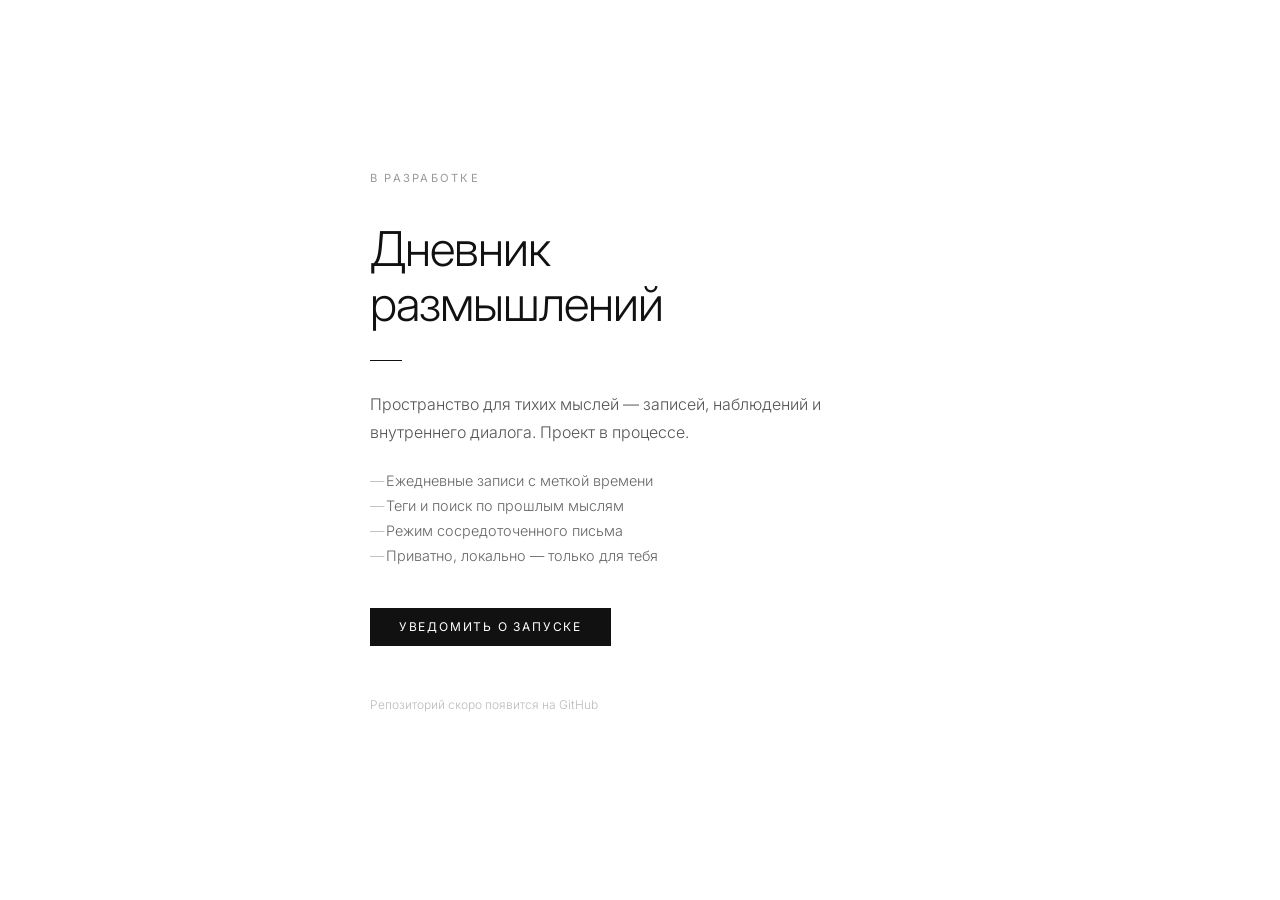
==== index.html @ ce5ee16f "Add files via upload" ====
<!DOCTYPE html>
<html lang="ru">
<head>
  <meta charset="UTF-8" />
  <meta name="viewport" content="width=device-width, initial-scale=1.0" />
  <title>Дневник размышлений</title>
  <link rel="preconnect" href="https://fonts.googleapis.com" />
  <link rel="preconnect" href="https://fonts.gstatic.com" crossorigin />
  <link href="https://fonts.googleapis.com/css2?family=Inter:wght@300;400;500&display=swap" rel="stylesheet" />

  <style>
    *, *::before, *::after { box-sizing: border-box; margin: 0; padding: 0; }

    body {
      background: #fff;
      color: #111;
      font-family: 'Inter', sans-serif;
      font-weight: 300;
      min-height: 100vh;
      display: flex;
      align-items: center;
      justify-content: center;
      padding: 2rem;
    }

    .container {
      max-width: 540px;
      width: 100%;
      opacity: 0;
      animation: up .7s ease .1s forwards;
    }

    .label {
      font-size: .7rem;
      font-weight: 400;
      letter-spacing: .2em;
      text-transform: uppercase;
      color: #999;
      margin-bottom: 2rem;
    }

    h1 {
      font-size: clamp(2rem, 6vw, 3rem);
      font-weight: 300;
      line-height: 1.15;
      letter-spacing: -.02em;
      margin-bottom: 1.8rem;
    }

    .divider {
      width: 32px;
      height: 1px;
      background: #111;
      margin-bottom: 1.8rem;
    }

    p {
      font-size: 1rem;
      line-height: 1.75;
      color: #555;
      margin-bottom: 1rem;
    }

    ul {
      list-style: none;
      margin: 1.6rem 0 2.4rem;
      display: grid;
      gap: .5rem;
    }

    ul li {
      font-size: .9rem;
      color: #666;
      padding-left: 1rem;
      position: relative;
    }

    ul li::before {
      content: '—';
      position: absolute;
      left: 0;
      color: #bbb;
    }

    .cta {
      display: inline-block;
      margin-top: .4rem;
      padding: .7rem 1.8rem;
      background: #111;
      color: #fff;
      font-family: 'Inter', sans-serif;
      font-size: .75rem;
      font-weight: 400;
      letter-spacing: .15em;
      text-transform: uppercase;
      text-decoration: none;
      transition: background .2s;
    }

    .cta:hover { background: #333; }

    .note {
      margin-top: 3rem;
      font-size: .75rem;
      color: #bbb;
    }

    @keyframes up {
      from { opacity: 0; transform: translateY(16px); }
      to   { opacity: 1; transform: translateY(0); }
    }
  </style>
</head>
<body>
  <main class="container">
    <p class="label">В разработке</p>
    <h1>Дневник<br>размышлений</h1>
    <div class="divider"></div>
    <p>Пространство для тихих мыслей — записей, наблюдений и внутреннего диалога. Проект в процессе.</p>
    <ul>
      <li>Ежедневные записи с меткой времени</li>
      <li>Теги и поиск по прошлым мыслям</li>
      <li>Режим сосредоточенного письма</li>
      <li>Приватно, локально — только для тебя</li>
    </ul>
    <a href="#" class="cta">Уведомить о запуске</a>
    <p class="note">Репозиторий скоро появится на GitHub</p>
  </main>
</body>
</html>
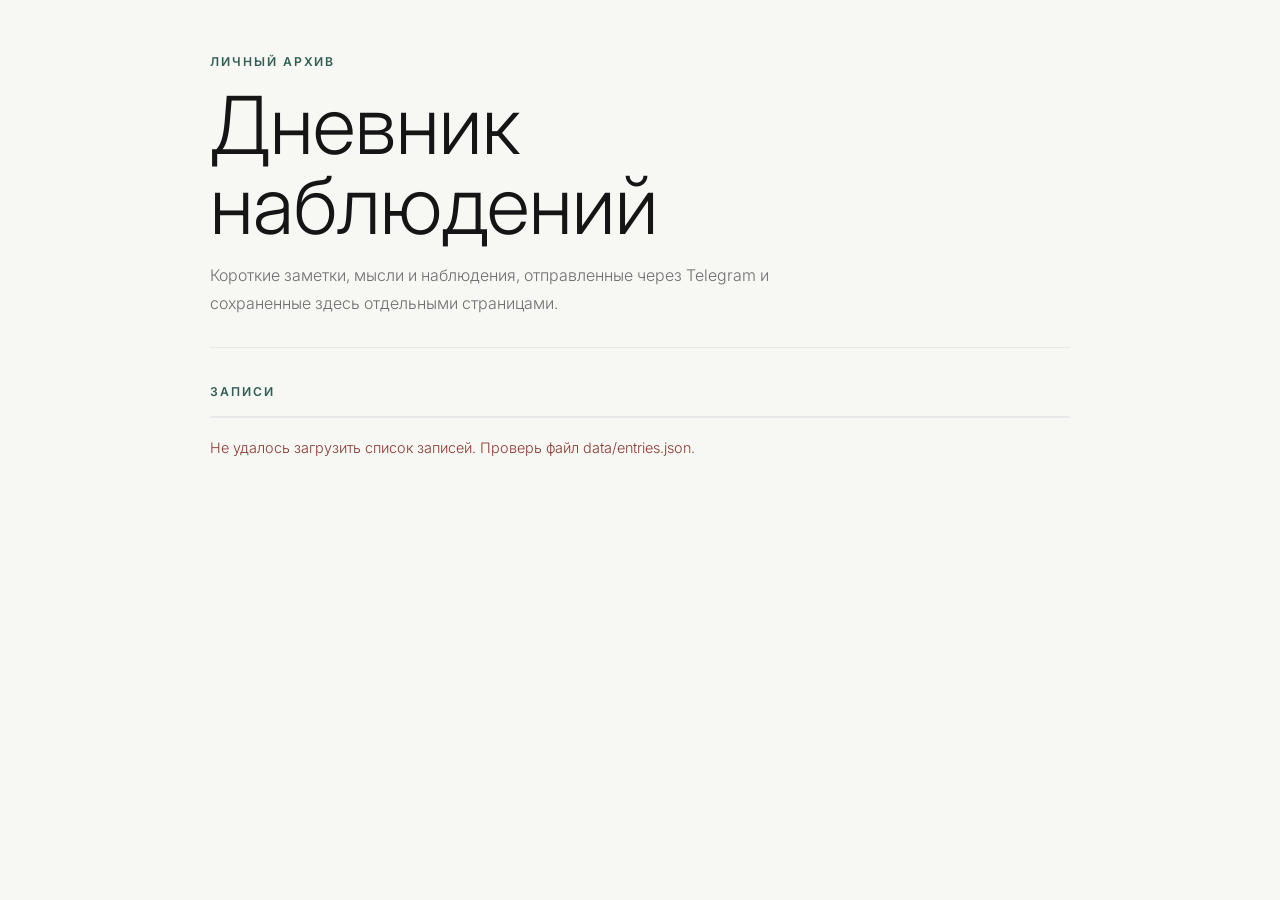
==== commit d1a4ac01: "Build Telegram-powered diary site" ====
--- a/index.html
+++ b/index.html
@@ -3,128 +3,250 @@
 <head>
   <meta charset="UTF-8" />
   <meta name="viewport" content="width=device-width, initial-scale=1.0" />
-  <title>Дневник размышлений</title>
+  <title>Дневник наблюдений</title>
   <link rel="preconnect" href="https://fonts.googleapis.com" />
   <link rel="preconnect" href="https://fonts.gstatic.com" crossorigin />
-  <link href="https://fonts.googleapis.com/css2?family=Inter:wght@300;400;500&display=swap" rel="stylesheet" />
-
+  <link href="https://fonts.googleapis.com/css2?family=Inter:wght@300;400;500;600&display=swap" rel="stylesheet" />
   <style>
-    *, *::before, *::after { box-sizing: border-box; margin: 0; padding: 0; }
+    *, *::before, *::after { box-sizing: border-box; }
+
+    :root {
+      color-scheme: light;
+      --text: #151515;
+      --muted: #6f6f6f;
+      --soft: #a8a8a8;
+      --line: #e8e8e8;
+      --paper: #ffffff;
+      --wash: #f7f7f4;
+      --accent: #315f54;
+      --accent-soft: #e8f0ed;
+    }
 
     body {
-      background: #fff;
-      color: #111;
-      font-family: 'Inter', sans-serif;
+      margin: 0;
+      min-height: 100vh;
+      background: var(--wash);
+      color: var(--text);
+      font-family: "Inter", Arial, sans-serif;
       font-weight: 300;
-      min-height: 100vh;
+    }
+
+    .page {
+      width: min(860px, calc(100% - 40px));
+      margin: 0 auto;
+      padding: 54px 0 72px;
+    }
+
+    header {
+      display: grid;
+      gap: 16px;
+      padding-bottom: 30px;
+      border-bottom: 1px solid var(--line);
+    }
+
+    .label {
+      margin: 0;
+      color: var(--accent);
+      font-size: 0.76rem;
+      font-weight: 600;
+      letter-spacing: 0.16em;
+      text-transform: uppercase;
+    }
+
+    h1 {
+      margin: 0;
+      max-width: 680px;
+      font-size: clamp(2.2rem, 7vw, 5rem);
+      font-weight: 300;
+      line-height: 1;
+      letter-spacing: 0;
+    }
+
+    .intro {
+      max-width: 620px;
+      margin: 0;
+      color: var(--muted);
+      font-size: 1rem;
+      line-height: 1.75;
+    }
+
+    .toolbar {
       display: flex;
       align-items: center;
-      justify-content: center;
-      padding: 2rem;
-    }
-
-    .container {
-      max-width: 540px;
-      width: 100%;
-      opacity: 0;
-      animation: up .7s ease .1s forwards;
-    }
-
-    .label {
-      font-size: .7rem;
+      justify-content: space-between;
+      gap: 16px;
+      margin: 34px 0 14px;
+      color: var(--muted);
+      font-size: 0.88rem;
+    }
+
+    .count {
+      min-height: 1.4em;
+    }
+
+    .entries {
+      display: grid;
+      gap: 0;
+      background: var(--paper);
+      border: 1px solid var(--line);
+      border-radius: 8px;
+      overflow: hidden;
+    }
+
+    .entry {
+      display: grid;
+      grid-template-columns: minmax(110px, 150px) 1fr;
+      gap: 20px;
+      align-items: baseline;
+      padding: 22px 24px;
+      color: inherit;
+      text-decoration: none;
+      border-bottom: 1px solid var(--line);
+      transition: background 160ms ease, color 160ms ease;
+    }
+
+    .entry:last-child {
+      border-bottom: 0;
+    }
+
+    .entry:hover,
+    .entry:focus-visible {
+      background: var(--accent-soft);
+      outline: 0;
+    }
+
+    .entry time {
+      color: var(--soft);
+      font-size: 0.84rem;
       font-weight: 400;
-      letter-spacing: .2em;
-      text-transform: uppercase;
-      color: #999;
-      margin-bottom: 2rem;
-    }
-
-    h1 {
-      font-size: clamp(2rem, 6vw, 3rem);
-      font-weight: 300;
-      line-height: 1.15;
-      letter-spacing: -.02em;
-      margin-bottom: 1.8rem;
-    }
-
-    .divider {
-      width: 32px;
-      height: 1px;
-      background: #111;
-      margin-bottom: 1.8rem;
-    }
-
-    p {
-      font-size: 1rem;
-      line-height: 1.75;
-      color: #555;
-      margin-bottom: 1rem;
-    }
-
-    ul {
-      list-style: none;
-      margin: 1.6rem 0 2.4rem;
-      display: grid;
-      gap: .5rem;
-    }
-
-    ul li {
-      font-size: .9rem;
-      color: #666;
-      padding-left: 1rem;
-      position: relative;
-    }
-
-    ul li::before {
-      content: '—';
-      position: absolute;
-      left: 0;
-      color: #bbb;
-    }
-
-    .cta {
-      display: inline-block;
-      margin-top: .4rem;
-      padding: .7rem 1.8rem;
-      background: #111;
-      color: #fff;
-      font-family: 'Inter', sans-serif;
-      font-size: .75rem;
+      white-space: nowrap;
+    }
+
+    .entry strong {
+      min-width: 0;
+      font-size: 1.05rem;
       font-weight: 400;
-      letter-spacing: .15em;
-      text-transform: uppercase;
-      text-decoration: none;
-      transition: background .2s;
-    }
-
-    .cta:hover { background: #333; }
-
-    .note {
-      margin-top: 3rem;
-      font-size: .75rem;
-      color: #bbb;
-    }
-
-    @keyframes up {
-      from { opacity: 0; transform: translateY(16px); }
-      to   { opacity: 1; transform: translateY(0); }
+      line-height: 1.45;
+      overflow-wrap: anywhere;
+    }
+
+    .empty {
+      display: none;
+      padding: 30px 24px;
+      background: var(--paper);
+      border: 1px solid var(--line);
+      border-radius: 8px;
+      color: var(--muted);
+      line-height: 1.7;
+    }
+
+    .empty.is-visible {
+      display: block;
+    }
+
+    .error {
+      display: none;
+      margin-top: 18px;
+      color: #8a3a32;
+      font-size: 0.9rem;
+      line-height: 1.6;
+    }
+
+    .error.is-visible {
+      display: block;
+    }
+
+    @media (max-width: 640px) {
+      .page {
+        width: min(100% - 28px, 860px);
+        padding-top: 34px;
+      }
+
+      .toolbar {
+        align-items: flex-start;
+        flex-direction: column;
+      }
+
+      .entry {
+        grid-template-columns: 1fr;
+        gap: 7px;
+        padding: 19px 18px;
+      }
     }
   </style>
 </head>
 <body>
-  <main class="container">
-    <p class="label">В разработке</p>
-    <h1>Дневник<br>размышлений</h1>
-    <div class="divider"></div>
-    <p>Пространство для тихих мыслей — записей, наблюдений и внутреннего диалога. Проект в процессе.</p>
-    <ul>
-      <li>Ежедневные записи с меткой времени</li>
-      <li>Теги и поиск по прошлым мыслям</li>
-      <li>Режим сосредоточенного письма</li>
-      <li>Приватно, локально — только для тебя</li>
-    </ul>
-    <a href="#" class="cta">Уведомить о запуске</a>
-    <p class="note">Репозиторий скоро появится на GitHub</p>
+  <main class="page">
+    <header>
+      <p class="label">Личный архив</p>
+      <h1>Дневник наблюдений</h1>
+      <p class="intro">Короткие заметки, мысли и наблюдения, отправленные через Telegram и сохраненные здесь отдельными страницами.</p>
+    </header>
+
+    <section aria-labelledby="entries-title">
+      <div class="toolbar">
+        <h2 id="entries-title" class="label">Записи</h2>
+        <div class="count" id="count"></div>
+      </div>
+
+      <div class="entries" id="entries" aria-live="polite"></div>
+      <p class="empty" id="empty">Пока записей нет. Отправь первое наблюдение Telegram-боту, и после запуска GitHub Actions оно появится здесь.</p>
+      <p class="error" id="error">Не удалось загрузить список записей. Проверь файл data/entries.json.</p>
+    </section>
   </main>
+
+  <script>
+    const entriesEl = document.querySelector("#entries");
+    const emptyEl = document.querySelector("#empty");
+    const errorEl = document.querySelector("#error");
+    const countEl = document.querySelector("#count");
+
+    const formatDate = (value) => {
+      const [year, month, day] = value.split("-").map(Number);
+      return new Intl.DateTimeFormat("ru-RU", {
+        day: "2-digit",
+        month: "2-digit",
+        year: "numeric"
+      }).format(new Date(year, month - 1, day));
+    };
+
+    fetch("data/entries.json", { cache: "no-store" })
+      .then((response) => {
+        if (!response.ok) throw new Error("entries.json not found");
+        return response.json();
+      })
+      .then((entries) => {
+        const sorted = [...entries].sort((a, b) => {
+          return `${b.date} ${b.createdAt || ""}`.localeCompare(`${a.date} ${a.createdAt || ""}`);
+        });
+
+        countEl.textContent = sorted.length
+          ? `${sorted.length} ${sorted.length === 1 ? "запись" : "записей"}`
+          : "";
+
+        if (!sorted.length) {
+          emptyEl.classList.add("is-visible");
+          return;
+        }
+
+        for (const entry of sorted) {
+          const link = document.createElement("a");
+          const time = document.createElement("time");
+          const title = document.createElement("strong");
+
+          link.className = "entry";
+          link.href = entry.url;
+          time.dateTime = entry.date;
+          time.textContent = formatDate(entry.date);
+          title.textContent = entry.title;
+
+          link.append(time, title);
+          entriesEl.append(link);
+        }
+      })
+      .catch(() => {
+        errorEl.classList.add("is-visible");
+      });
+  </script>
 </body>
 </html>
